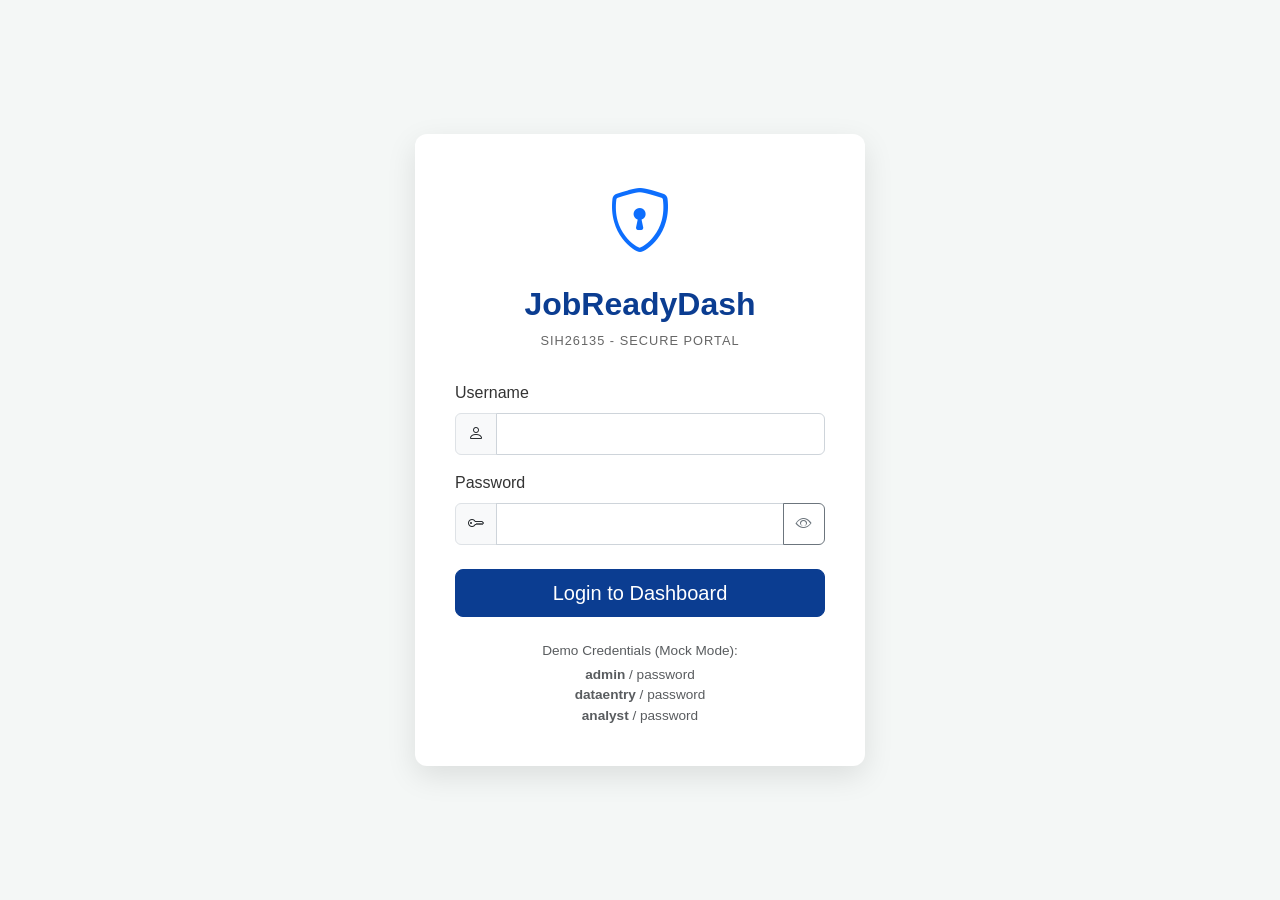
==== jobreadydash-frontend/index.html @ b508ecce "Initial commit" ====
<!DOCTYPE html>
<html lang="en">
<head>
    <meta charset="UTF-8">
    <meta name="viewport" content="width=device-width, initial-scale=1.0">
    <title>JobReadyDash - Login (SIH26135)</title>
    
    <!-- Bootstrap 5 CSS -->
    <link href="https://cdn.jsdelivr.net/npm/bootstrap@5.3.0/dist/css/bootstrap.min.css" rel="stylesheet">
    <!-- Bootstrap Icons -->
    <link href="https://cdn.jsdelivr.net/npm/bootstrap-icons@1.10.5/font/bootstrap-icons.css" rel="stylesheet">
    
    <!-- Custom CSS -->
    <link rel="stylesheet" href="css/style.css">
    <link rel="stylesheet" href="css/responsive.css">
    
    <style>
        body {
            background-color: var(--background-light);
            display: flex;
            align-items: center;
            justify-content: center;
            height: 100vh;
        }
        .login-card {
            max-width: 450px;
            width: 100%;
            border-radius: 12px;
            box-shadow: 0 10px 30px rgba(0,0,0,0.1);
            background: #fff;
            padding: 40px;
        }
        .login-header {
            text-align: center;
            margin-bottom: 30px;
        }
        .login-header h2 {
            font-weight: 700;
            color: var(--primary-color);
            margin-top: 15px;
        }
        .login-header img {
            width: 80px;
            height: auto;
        }
        .govt-tag {
            font-size: 0.8rem;
            color: var(--text-muted);
            text-transform: uppercase;
            letter-spacing: 1px;
            display: block;
            margin-top: 5px;
        }
    </style>
</head>
<body>

    <div class="login-container w-100 px-3">
        <div class="login-card mx-auto">
            <div class="login-header">
                <i class="bi bi-shield-lock text-primary" style="font-size: 4rem;"></i>
                <h2>JobReadyDash</h2>
                <span class="govt-tag">SIH26135 - Secure Portal</span>
            </div>
            
            <div id="login-error" class="alert alert-danger d-none" role="alert">
                Invalid username or password.
            </div>

            <form id="login-form">
                <div class="mb-3">
                    <label for="username" class="form-label">Username</label>
                    <div class="input-group">
                        <span class="input-group-text"><i class="bi bi-person"></i></span>
                        <input type="text" class="form-control" id="username" required>
                    </div>
                </div>
                
                <div class="mb-4">
                    <label for="password" class="form-label">Password</label>
                    <div class="input-group">
                        <span class="input-group-text"><i class="bi bi-key"></i></span>
                        <input type="password" class="form-control" id="password" required>
                        <button class="btn btn-outline-secondary" type="button" id="toggle-password">
                            <i class="bi bi-eye"></i>
                        </button>
                    </div>
                </div>

                <div class="d-grid gap-2">
                    <button type="submit" class="btn btn-primary btn-lg" id="login-btn">
                        <span>Login to Dashboard</span>
                        <div class="spinner-border spinner-border-sm text-light d-none" id="login-spinner" role="status">
                            <span class="visually-hidden">Loading...</span>
                        </div>
                    </button>
                </div>
                
                <div class="mt-4 text-center text-muted" style="font-size: 0.85rem;">
                    <p class="mb-1">Demo Credentials (Mock Mode):</p>
                    <p class="mb-0"><strong>admin</strong> / password</p>
                    <p class="mb-0"><strong>dataentry</strong> / password</p>
                    <p class="mb-0"><strong>analyst</strong> / password</p>
                </div>
            </form>
        </div>
    </div>

    <!-- Scripts -->
    <script src="js/config.js"></script>
    <script src="js/mock-data.js"></script>
    <script src="js/auth.js"></script>
    <script src="js/api.js"></script>
    
    <script>
        document.addEventListener('DOMContentLoaded', () => {
            // Redirect to dashboard if already authenticated
            if (auth.isAuthenticated()) {
                window.location.href = 'dashboard.html';
            }

            const loginForm = document.getElementById('login-form');
            const errorAlert = document.getElementById('login-error');
            const loginBtnText = document.querySelector('#login-btn span');
            const loginSpinner = document.getElementById('login-spinner');
            const togglePasswordBtn = document.getElementById('toggle-password');
            const passwordInput = document.getElementById('password');

            // Toggle Password Visibility
            togglePasswordBtn.addEventListener('click', () => {
                const type = passwordInput.getAttribute('type') === 'password' ? 'text' : 'password';
                passwordInput.setAttribute('type', type);
                togglePasswordBtn.innerHTML = type === 'password' ? '<i class="bi bi-eye"></i>' : '<i class="bi bi-eye-slash"></i>';
            });

            // Handle Login
            loginForm.addEventListener('submit', async (e) => {
                e.preventDefault();
                
                const username = document.getElementById('username').value;
                const password = passwordInput.value;
                
                // Show loading
                loginBtnText.classList.add('d-none');
                loginSpinner.classList.remove('d-none');
                document.getElementById('login-btn').disabled = true;
                errorAlert.classList.add('d-none');

                try {
                    const response = await api.login(username, password);
                    auth.processLogin(response.token, response.role, response.username);
                    window.location.href = 'dashboard.html';
                } catch (error) {
                    errorAlert.textContent = error.message || "Invalid credentials.";
                    errorAlert.classList.remove('d-none');
                } finally {
                    // Reset loading
                    loginBtnText.classList.remove('d-none');
                    loginSpinner.classList.add('d-none');
                    document.getElementById('login-btn').disabled = false;
                }
            });
        });
    </script>
</body>
</html>
---- jobreadydash-frontend/css/style.css ----
:root {
    --primary-color: #0b3d91; /* Government Navy */
    --primary-light: #4468b0;
    --secondary-color: #1976d2;
    --accent-color: #00bcd4;
    --success-color: #2e7d32;
    --warning-color: #f57f17;
    --danger-color: #c62828;
    --background-light: #f4f7f6;
    --text-main: #333333;
    --text-muted: #666666;
    --border-color: #e0e0e0;
    --sidebar-width: 250px;
}

body {
    font-family: 'Inter', 'Segoe UI', Roboto, Helvetica, Arial, sans-serif;
    background-color: var(--background-light);
    color: var(--text-main);
    overflow-x: hidden;
}

/* Typography */
h1, h2, h3, h4, h5, h6 {
    font-weight: 600;
    color: var(--primary-color);
}

/* Custom Card Styling */
.card {
    border: none;
    border-radius: 8px;
    box-shadow: 0 4px 6px rgba(0, 0, 0, 0.05);
    margin-bottom: 24px;
    transition: transform 0.2s ease-in-out, box-shadow 0.2s ease-in-out;
}

.card:hover {
    box-shadow: 0 6px 12px rgba(0, 0, 0, 0.08);
}

.card-header {
    background-color: #ffffff;
    border-bottom: 1px solid var(--border-color);
    font-weight: 600;
    color: var(--primary-color);
    padding: 16px 20px;
    border-top-left-radius: 8px !important;
    border-top-right-radius: 8px !important;
}

/* Buttons */
.btn-primary {
    background-color: var(--primary-color);
    border-color: var(--primary-color);
}

.btn-primary:hover {
    background-color: var(--primary-light);
    border-color: var(--primary-light);
}

.btn-outline-primary {
    color: var(--primary-color);
    border-color: var(--primary-color);
}

.btn-outline-primary:hover {
    background-color: var(--primary-color);
    color: white;
}

/* Badges */
.badge {
    padding: 0.5em 0.75em;
    font-weight: 500;
}

.badge-employed { background-color: var(--success-color); color: white; }
.badge-self-employed { background-color: var(--accent-color); color: white; }
.badge-unemployed { background-color: var(--danger-color); color: white; }
.badge-training { background-color: var(--warning-color); color: white; }

/* Custom Forms */
.form-control, .form-select {
    border-radius: 6px;
    border: 1px solid #ced4da;
    padding: 0.5rem 0.75rem;
}

.form-control:focus, .form-select:focus {
    border-color: var(--primary-light);
    box-shadow: 0 0 0 0.25rem rgba(11, 61, 145, 0.25);
}

/* Toast Notifications */
.toast-container {
    z-index: 1055;
}

/* Loading Overlay */
.loading-overlay {
    position: fixed;
    top: 0;
    left: 0;
    width: 100%;
    height: 100%;
    background-color: rgba(255, 255, 255, 0.8);
    display: flex;
    justify-content: center;
    align-items: center;
    z-index: 9999;
}

.d-none {
    display: none !important;
}
---- jobreadydash-frontend/css/responsive.css ----
/* Responsive adjustments */

@media (max-width: 991.98px) {
    .kpi-card {
        margin-bottom: 20px;
    }
}

@media (max-width: 768px) {
    /* Collapse sidebar on mobile */
    #sidebar {
        margin-left: calc(-1 * var(--sidebar-width));
        position: fixed;
        height: 100vh;
        overflow-y: auto;
    }
    
    #sidebar.active {
        margin-left: 0;
    }
    
    /* Show mobile toggle */
    #sidebarCollapse {
        display: inline-block !important;
    }
    
    .top-navbar {
        padding: 15px;
    }
    
    .navbar-brand {
        font-size: 1.2rem;
    }
    
    .user-profile {
        gap: 10px;
    }
    
    .user-role-badge {
        display: none; /* Hide role badge on small screens to save space */
    }
    
    /* Login Page */
    .login-container {
        margin-top: 20px !important;
        padding: 15px;
    }
    
    /* Charts */
    .chart-container {
        height: 250px;
    }
}

@media (max-width: 575.98px) {
    .table-responsive {
        border: 0;
    }
    
    /* For smaller screens, could implement card-based table view, 
       but standard horizontal scroll is usually preferred for data tables */
    
    .modal-dialog {
        margin: 0.5rem;
    }
    
    .kpi-info h2 {
        font-size: 1.5rem;
    }
    
    .kpi-icon {
        width: 45px;
        height: 45px;
        font-size: 20px;
    }
}
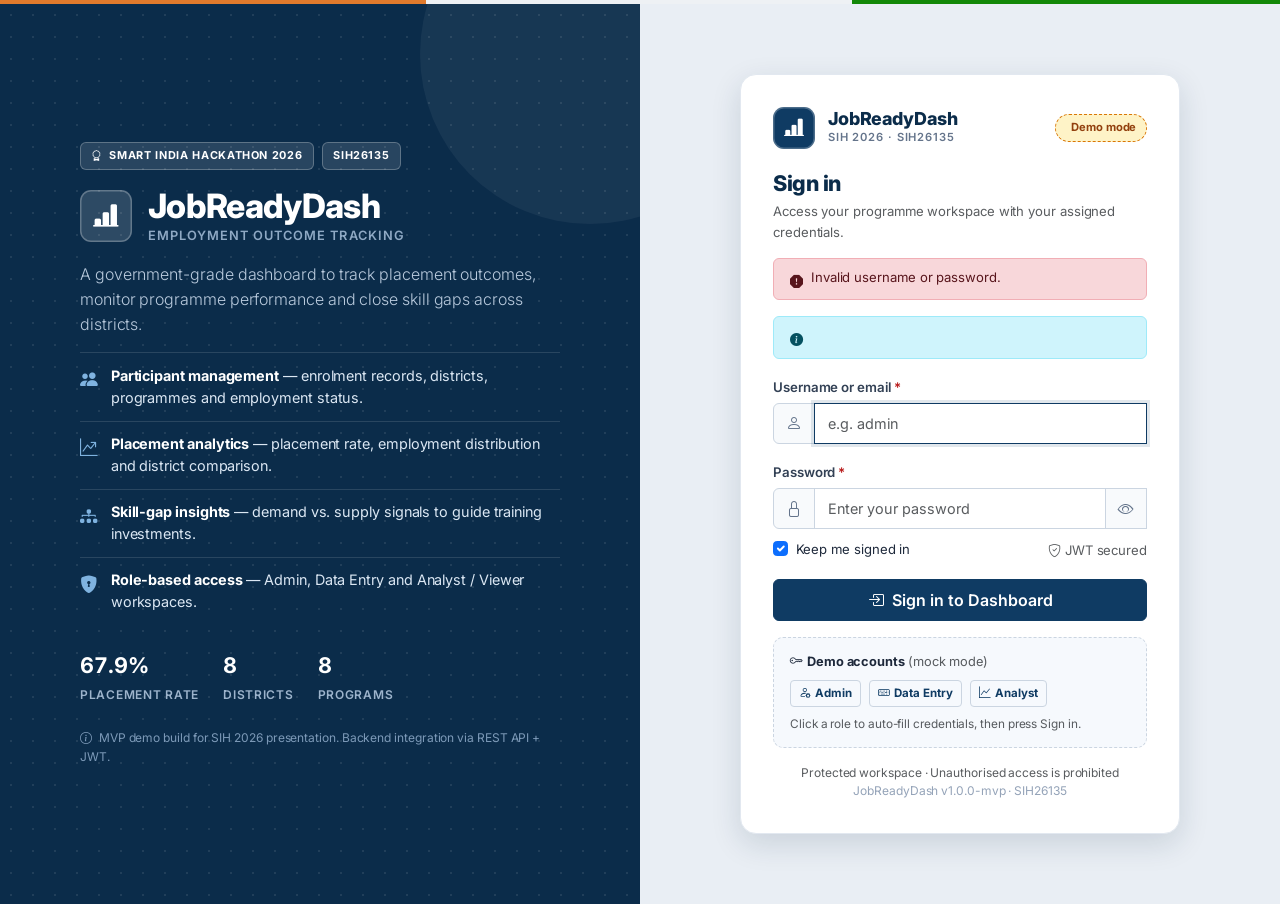
==== commit e87d8bed: "Update frontend" ====
--- a/jobreadydash-frontend/index.html
+++ b/jobreadydash-frontend/index.html
@@ -1,166 +1,268 @@
 <!DOCTYPE html>
 <html lang="en">
 <head>
-    <meta charset="UTF-8">
-    <meta name="viewport" content="width=device-width, initial-scale=1.0">
-    <title>JobReadyDash - Login (SIH26135)</title>
-    
-    <!-- Bootstrap 5 CSS -->
-    <link href="https://cdn.jsdelivr.net/npm/bootstrap@5.3.0/dist/css/bootstrap.min.css" rel="stylesheet">
-    <!-- Bootstrap Icons -->
-    <link href="https://cdn.jsdelivr.net/npm/bootstrap-icons@1.10.5/font/bootstrap-icons.css" rel="stylesheet">
-    
-    <!-- Custom CSS -->
-    <link rel="stylesheet" href="css/style.css">
-    <link rel="stylesheet" href="css/responsive.css">
-    
-    <style>
-        body {
-            background-color: var(--background-light);
-            display: flex;
-            align-items: center;
-            justify-content: center;
-            height: 100vh;
-        }
-        .login-card {
-            max-width: 450px;
-            width: 100%;
-            border-radius: 12px;
-            box-shadow: 0 10px 30px rgba(0,0,0,0.1);
-            background: #fff;
-            padding: 40px;
-        }
-        .login-header {
-            text-align: center;
-            margin-bottom: 30px;
-        }
-        .login-header h2 {
-            font-weight: 700;
-            color: var(--primary-color);
-            margin-top: 15px;
-        }
-        .login-header img {
-            width: 80px;
-            height: auto;
-        }
-        .govt-tag {
-            font-size: 0.8rem;
-            color: var(--text-muted);
-            text-transform: uppercase;
-            letter-spacing: 1px;
-            display: block;
-            margin-top: 5px;
-        }
-    </style>
+  <meta charset="UTF-8" />
+  <meta name="viewport" content="width=device-width, initial-scale=1" />
+  <title>JobReadyDash — Sign In | SIH26135</title>
+  <meta name="description" content="JobReadyDash — Employment outcome tracking dashboard for skilling programs. Smart India Hackathon 2026 (SIH26135)." />
+  <link rel="icon" href="data:image/svg+xml,%3Csvg xmlns='http://www.w3.org/2000/svg' viewBox='0 0 32 32'%3E%3Crect width='32' height='32' rx='7' fill='%230F3B63'/%3E%3Cpath d='M9 20l4-6 3 4 3-5 4 7z' fill='none' stroke='white' stroke-width='2.2' stroke-linejoin='round' stroke-linecap='round'/%3E%3C/svg%3E" />
+  <!-- Bootstrap 5 + Icons (only CSS framework allowed) -->
+  <link href="https://cdn.jsdelivr.net/npm/bootstrap@5.3.3/dist/css/bootstrap.min.css" rel="stylesheet" />
+  <link href="https://cdn.jsdelivr.net/npm/bootstrap-icons@1.11.3/font/bootstrap-icons.min.css" rel="stylesheet" />
+  <link rel="preconnect" href="https://fonts.googleapis.com" />
+  <link href="https://fonts.googleapis.com/css2?family=Inter:wght@400;500;600;700;800&display=swap" rel="stylesheet" />
+  <link rel="stylesheet" href="css/style.css" />
+  <link rel="stylesheet" href="css/responsive.css" />
 </head>
 <body>
-
-    <div class="login-container w-100 px-3">
-        <div class="login-card mx-auto">
-            <div class="login-header">
-                <i class="bi bi-shield-lock text-primary" style="font-size: 4rem;"></i>
-                <h2>JobReadyDash</h2>
-                <span class="govt-tag">SIH26135 - Secure Portal</span>
-            </div>
-            
-            <div id="login-error" class="alert alert-danger d-none" role="alert">
-                Invalid username or password.
-            </div>
-
-            <form id="login-form">
-                <div class="mb-3">
-                    <label for="username" class="form-label">Username</label>
-                    <div class="input-group">
-                        <span class="input-group-text"><i class="bi bi-person"></i></span>
-                        <input type="text" class="form-control" id="username" required>
-                    </div>
-                </div>
-                
-                <div class="mb-4">
-                    <label for="password" class="form-label">Password</label>
-                    <div class="input-group">
-                        <span class="input-group-text"><i class="bi bi-key"></i></span>
-                        <input type="password" class="form-control" id="password" required>
-                        <button class="btn btn-outline-secondary" type="button" id="toggle-password">
-                            <i class="bi bi-eye"></i>
-                        </button>
-                    </div>
-                </div>
-
-                <div class="d-grid gap-2">
-                    <button type="submit" class="btn btn-primary btn-lg" id="login-btn">
-                        <span>Login to Dashboard</span>
-                        <div class="spinner-border spinner-border-sm text-light d-none" id="login-spinner" role="status">
-                            <span class="visually-hidden">Loading...</span>
-                        </div>
-                    </button>
-                </div>
-                
-                <div class="mt-4 text-center text-muted" style="font-size: 0.85rem;">
-                    <p class="mb-1">Demo Credentials (Mock Mode):</p>
-                    <p class="mb-0"><strong>admin</strong> / password</p>
-                    <p class="mb-0"><strong>dataentry</strong> / password</p>
-                    <p class="mb-0"><strong>analyst</strong> / password</p>
-                </div>
-            </form>
+  <div class="tricolor-bar"></div>
+
+  <div class="login-page">
+    <div class="login-split">
+      <!-- ── Left: branding panel ─────────────────────────────── -->
+      <div class="login-brand">
+        <div class="login-brand-inner">
+          <div class="d-flex align-items-center gap-2 mb-3 flex-wrap">
+            <span class="gov-badge" style="background:rgba(255,255,255,.12);color:#fff;border-color:rgba(255,255,255,.25)">
+              <i class="bi bi-award"></i> Smart India Hackathon 2026
+            </span>
+            <span class="gov-badge" style="background:rgba(255,255,255,.12);color:#fff;border-color:rgba(255,255,255,.25)">SIH26135</span>
+          </div>
+          <div class="d-flex align-items-center gap-3 mb-3">
+            <span class="brand-mark light" style="width:52px;height:52px;font-size:1.6rem"><i class="bi bi-bar-chart-line-fill"></i></span>
+            <div>
+              <h1 class="mb-0">JobReadyDash</h1>
+              <p class="mb-0" style="color:#8fa9c4;font-size:.8rem;font-weight:600;letter-spacing:.08em;text-transform:uppercase">Employment Outcome Tracking</p>
+            </div>
+          </div>
+          <p class="lead">A government-grade dashboard to track placement outcomes, monitor programme performance and close skill gaps across districts.</p>
+
+          <div class="mt-3">
+            <div class="login-feature"><i class="bi bi-people-fill"></i><span><strong style="color:#fff">Participant management</strong> — enrolment records, districts, programmes and employment status.</span></div>
+            <div class="login-feature"><i class="bi bi-graph-up-arrow"></i><span><strong style="color:#fff">Placement analytics</strong> — placement rate, employment distribution and district comparison.</span></div>
+            <div class="login-feature"><i class="bi bi-diagram-3-fill"></i><span><strong style="color:#fff">Skill-gap insights</strong> — demand vs. supply signals to guide training investments.</span></div>
+            <div class="login-feature"><i class="bi bi-shield-lock-fill"></i><span><strong style="color:#fff">Role-based access</strong> — Admin, Data Entry and Analyst / Viewer workspaces.</span></div>
+          </div>
+
+          <div class="login-stats">
+            <div class="stat"><b>67.9%</b><span>Placement rate</span></div>
+            <div class="stat"><b>8</b><span>Districts</span></div>
+            <div class="stat"><b>8</b><span>Programs</span></div>
+          </div>
+
+          <p class="mt-4 mb-0" style="font-size:.75rem;color:#7d9ab8">
+            <i class="bi bi-info-circle me-1"></i> MVP demo build for SIH 2026 presentation. Backend integration via REST API + JWT.
+          </p>
         </div>
+      </div>
+
+      <!-- ── Right: login form ────────────────────────────────── -->
+      <div class="login-form-wrap">
+        <div class="login-card">
+          <div class="brand-row">
+            <span class="brand-mark"><i class="bi bi-bar-chart-line-fill"></i></span>
+            <div>
+              <div class="brand-name">JobReadyDash</div>
+              <div class="brand-sub">SIH 2026 · SIH26135</div>
+            </div>
+            <span id="loginDemoBadge" class="demo-badge ms-auto" title="Running with sample data. Set USE_MOCK_DATA=false in js/config.js to use the real backend.">
+              <i class="bi bi-flask"></i> Demo mode
+            </span>
+          </div>
+
+          <h2 style="font-size:1.35rem;font-weight:800" class="mb-1">Sign in</h2>
+          <p class="text-muted small mb-3">Access your programme workspace with your assigned credentials.</p>
+
+          <div id="loginAlert" class="alert alert-danger d-flex align-items-start gap-2 py-2 small login-error" role="alert">
+            <i class="bi bi-exclamation-octagon-fill mt-1"></i>
+            <span id="loginAlertMsg">Invalid username or password.</span>
+          </div>
+          <div id="loginInfo" class="alert alert-info d-flex align-items-start gap-2 py-2 small" style="display:none" role="status">
+            <i class="bi bi-info-circle-fill mt-1"></i>
+            <span id="loginInfoMsg"></span>
+          </div>
+
+          <form id="loginForm" novalidate>
+            <div class="mb-3">
+              <label for="loginUsername" class="form-label">Username or email <span class="required">*</span></label>
+              <div class="input-group">
+                <span class="input-group-text"><i class="bi bi-person"></i></span>
+                <input type="text" class="form-control" id="loginUsername" name="username"
+                       placeholder="e.g. admin" autocomplete="username" required minlength="3" />
+                <div class="invalid-feedback">Please enter your username (min. 3 characters).</div>
+              </div>
+            </div>
+
+            <div class="mb-2">
+              <label for="loginPassword" class="form-label">Password <span class="required">*</span></label>
+              <div class="input-group">
+                <span class="input-group-text"><i class="bi bi-lock"></i></span>
+                <input type="password" class="form-control" id="loginPassword" name="password"
+                       placeholder="Enter your password" autocomplete="current-password" required minlength="4" />
+                <span class="input-group-text password-toggle" id="passwordToggle" title="Show / hide password" role="button" tabindex="0">
+                  <i class="bi bi-eye" id="passwordToggleIcon"></i>
+                </span>
+                <div class="invalid-feedback">Please enter your password (min. 4 characters).</div>
+              </div>
+            </div>
+
+            <div class="d-flex align-items-center justify-content-between mb-3">
+              <div class="form-check">
+                <input class="form-check-input" type="checkbox" id="rememberMe" checked />
+                <label class="form-check-label small" for="rememberMe">Keep me signed in</label>
+              </div>
+              <span class="small text-muted"><i class="bi bi-shield-check me-1"></i>JWT secured</span>
+            </div>
+
+            <button type="submit" class="btn btn-primary w-100 py-2" id="loginBtn">
+              <span id="loginBtnLabel"><i class="bi bi-box-arrow-in-right me-1"></i> Sign in to Dashboard</span>
+              <span id="loginBtnSpinner" style="display:none"><span class="spinner-border" role="status" aria-hidden="true"></span> Signing in…</span>
+            </button>
+          </form>
+
+          <div class="demo-creds mt-3">
+            <div class="d-flex align-items-center justify-content-between mb-2">
+              <strong><i class="bi bi-key me-1"></i>Demo accounts <span class="text-muted fw-normal">(mock mode)</span></strong>
+            </div>
+            <div class="d-flex flex-wrap gap-2">
+              <button type="button" class="btn btn-sm btn-outline-primary" data-demo-user="admin" data-demo-pass="admin123">
+                <i class="bi bi-person-gear me-1"></i>Admin
+              </button>
+              <button type="button" class="btn btn-sm btn-outline-primary" data-demo-user="dataentry" data-demo-pass="data123">
+                <i class="bi bi-keyboard me-1"></i>Data Entry
+              </button>
+              <button type="button" class="btn btn-sm btn-outline-primary" data-demo-user="analyst" data-demo-pass="analyst123">
+                <i class="bi bi-graph-up me-1"></i>Analyst
+              </button>
+            </div>
+            <div class="text-muted mt-2" style="font-size:.74rem">Click a role to auto-fill credentials, then press Sign in.</div>
+          </div>
+
+          <p class="text-center text-muted mt-3 mb-0" style="font-size:.75rem">
+            Protected workspace · Unauthorised access is prohibited<br />
+            <span style="color:#94a3b8">JobReadyDash v1.0.0-mvp · SIH26135</span>
+          </p>
+        </div>
+      </div>
     </div>
-
-    <!-- Scripts -->
-    <script src="js/config.js"></script>
-    <script src="js/mock-data.js"></script>
-    <script src="js/auth.js"></script>
-    <script src="js/api.js"></script>
-    
-    <script>
-        document.addEventListener('DOMContentLoaded', () => {
-            // Redirect to dashboard if already authenticated
-            if (auth.isAuthenticated()) {
-                window.location.href = 'dashboard.html';
-            }
-
-            const loginForm = document.getElementById('login-form');
-            const errorAlert = document.getElementById('login-error');
-            const loginBtnText = document.querySelector('#login-btn span');
-            const loginSpinner = document.getElementById('login-spinner');
-            const togglePasswordBtn = document.getElementById('toggle-password');
-            const passwordInput = document.getElementById('password');
-
-            // Toggle Password Visibility
-            togglePasswordBtn.addEventListener('click', () => {
-                const type = passwordInput.getAttribute('type') === 'password' ? 'text' : 'password';
-                passwordInput.setAttribute('type', type);
-                togglePasswordBtn.innerHTML = type === 'password' ? '<i class="bi bi-eye"></i>' : '<i class="bi bi-eye-slash"></i>';
-            });
-
-            // Handle Login
-            loginForm.addEventListener('submit', async (e) => {
-                e.preventDefault();
-                
-                const username = document.getElementById('username').value;
-                const password = passwordInput.value;
-                
-                // Show loading
-                loginBtnText.classList.add('d-none');
-                loginSpinner.classList.remove('d-none');
-                document.getElementById('login-btn').disabled = true;
-                errorAlert.classList.add('d-none');
-
-                try {
-                    const response = await api.login(username, password);
-                    auth.processLogin(response.token, response.role, response.username);
-                    window.location.href = 'dashboard.html';
-                } catch (error) {
-                    errorAlert.textContent = error.message || "Invalid credentials.";
-                    errorAlert.classList.remove('d-none');
-                } finally {
-                    // Reset loading
-                    loginBtnText.classList.remove('d-none');
-                    loginSpinner.classList.add('d-none');
-                    document.getElementById('login-btn').disabled = false;
-                }
-            });
+  </div>
+
+  <div id="toastContainer" class="toast-container position-fixed top-0 end-0 p-3"></div>
+
+  <script src="https://cdn.jsdelivr.net/npm/bootstrap@5.3.3/dist/js/bootstrap.bundle.min.js"></script>
+  <script src="js/config.js"></script>
+  <script src="js/mock-data.js"></script>
+  <script src="js/api.js"></script>
+  <script src="js/auth.js"></script>
+  <script>
+    /**
+     * Login page controller.
+     * Backend: POST {API_BASE_URL}/api/auth/login  { username, password }
+     * Stores JWT + role, then redirects to dashboard.html.
+     */
+    (function () {
+      'use strict';
+
+      document.addEventListener('DOMContentLoaded', () => {
+        const params = new URLSearchParams(window.location.search);
+        const form = document.getElementById('loginForm');
+        const userInput = document.getElementById('loginUsername');
+        const passInput = document.getElementById('loginPassword');
+        const loginBtn = document.getElementById('loginBtn');
+        const btnLabel = document.getElementById('loginBtnLabel');
+        const btnSpinner = document.getElementById('loginBtnSpinner');
+        const alertBox = document.getElementById('loginAlert');
+        const alertMsg = document.getElementById('loginAlertMsg');
+        const infoBox = document.getElementById('loginInfo');
+        const infoMsg = document.getElementById('loginInfoMsg');
+
+        // Demo badge visibility follows config
+        if (!window.APP_CONFIG.USE_MOCK_DATA) {
+          document.getElementById('loginDemoBadge').style.display = 'none';
+        }
+
+        // Already signed in -> go to dashboard
+        if (window.Auth.isAuthenticated() && !params.get('expired')) {
+          window.location.href = 'dashboard.html';
+          return;
+        }
+
+        // Query flags
+        if (params.get('expired') === '1') {
+          infoBox.style.display = '';
+          infoMsg.textContent = 'Your session expired. Please sign in again.';
+        } else if (params.get('logged_out') === '1') {
+          infoBox.style.display = '';
+          infoMsg.textContent = 'You have been signed out securely.';
+        }
+
+        // Show / hide password
+        const toggle = document.getElementById('passwordToggle');
+        const toggleIcon = document.getElementById('passwordToggleIcon');
+        const flipPassword = () => {
+          const show = passInput.type === 'password';
+          passInput.type = show ? 'text' : 'password';
+          toggleIcon.className = show ? 'bi bi-eye-slash' : 'bi bi-eye';
+        };
+        toggle.addEventListener('click', flipPassword);
+        toggle.addEventListener('keydown', e => { if (e.key === 'Enter' || e.key === ' ') { e.preventDefault(); flipPassword(); } });
+
+        // Demo quick-fill
+        document.querySelectorAll('[data-demo-user]').forEach(btn => {
+          btn.addEventListener('click', () => {
+            userInput.value = btn.getAttribute('data-demo-user');
+            passInput.value = btn.getAttribute('data-demo-pass');
+            hideError();
+            form.classList.remove('was-validated');
+            window.UI.toast('Demo credentials filled for ' + btn.textContent.trim() + '.', 'info');
+            loginBtn.focus();
+          });
         });
-    </script>
+
+        function showError(msg) {
+          alertMsg.textContent = msg;
+          alertBox.classList.add('show');
+        }
+        function hideError() {
+          alertBox.classList.remove('show');
+        }
+        [userInput, passInput].forEach(el => el.addEventListener('input', hideError));
+
+        function setLoading(loading) {
+          loginBtn.disabled = loading;
+          btnLabel.style.display = loading ? 'none' : '';
+          btnSpinner.style.display = loading ? '' : 'none';
+        }
+
+        // Submit -> api.login() (mock or real depending on config)
+        form.addEventListener('submit', async e => {
+          e.preventDefault();
+          hideError();
+          form.classList.add('was-validated');
+          if (!form.checkValidity()) return;
+
+          const username = userInput.value.trim();
+          const password = passInput.value;
+          setLoading(true);
+
+          try {
+            const session = await window.api.login(username, password);
+            if (!session || !session.token) throw new Error('Login failed: no token received.');
+            window.Auth.saveSession(session);
+            window.UI.toast('Welcome back, ' + (session.username || username) + '!', 'success');
+            setTimeout(() => { window.location.href = 'dashboard.html'; }, 450);
+          } catch (err) {
+            console.error(err);
+            showError(err.message || 'Invalid username or password.');
+            passInput.select();
+          } finally {
+            setLoading(false);
+          }
+        });
+
+        userInput.focus();
+      });
+    })();
+  </script>
 </body>
 </html>
--- a/jobreadydash-frontend/css/style.css
+++ b/jobreadydash-frontend/css/style.css
@@ -1,117 +1,257 @@
+/**
+ * JobReadyDash (SIH26135) — Global Styles
+ * Government-grade, data-focused design system.
+ */
+
 :root {
-    --primary-color: #0b3d91; /* Government Navy */
-    --primary-light: #4468b0;
-    --secondary-color: #1976d2;
-    --accent-color: #00bcd4;
-    --success-color: #2e7d32;
-    --warning-color: #f57f17;
-    --danger-color: #c62828;
-    --background-light: #f4f7f6;
-    --text-main: #333333;
-    --text-muted: #666666;
-    --border-color: #e0e0e0;
-    --sidebar-width: 250px;
-}
+  --jrd-primary: #0f3b63;
+  --jrd-primary-dark: #0b2c4a;
+  --jrd-primary-darker: #081f36;
+  --jrd-primary-light: #e8eff7;
+  --jrd-link: #145da0;
+  --jrd-accent: #b45309;
+  --jrd-accent-soft: #fef3c7;
+  --jrd-bg: #eef2f7;
+  --jrd-card: #ffffff;
+  --jrd-text: #1e293b;
+  --jrd-muted: #64748b;
+  --jrd-faint: #94a3b8;
+  --jrd-border: #e2e8f0;
+  --jrd-border-dark: #cbd5e1;
+  --jrd-success: #15803d;
+  --jrd-success-bg: #dcfce7;
+  --jrd-warning: #b45309;
+  --jrd-warning-bg: #fef3c7;
+  --jrd-danger: #b91c1c;
+  --jrd-danger-bg: #fee2e2;
+  --jrd-info: #1d4ed8;
+  --jrd-radius: 12px;
+  --jrd-radius-sm: 8px;
+  --jrd-shadow: 0 1px 3px rgba(11, 44, 74, 0.08), 0 4px 14px rgba(11, 44, 74, 0.06);
+  --jrd-shadow-lg: 0 10px 30px rgba(11, 44, 74, 0.14);
+  --jrd-sidebar-w: 264px;
+  --jrd-topbar-h: 68px;
+}
+
+* { -webkit-tap-highlight-color: transparent; }
+
+html { scroll-behavior: smooth; }
 
 body {
-    font-family: 'Inter', 'Segoe UI', Roboto, Helvetica, Arial, sans-serif;
-    background-color: var(--background-light);
-    color: var(--text-main);
-    overflow-x: hidden;
-}
-
-/* Typography */
-h1, h2, h3, h4, h5, h6 {
-    font-weight: 600;
-    color: var(--primary-color);
-}
-
-/* Custom Card Styling */
-.card {
-    border: none;
-    border-radius: 8px;
-    box-shadow: 0 4px 6px rgba(0, 0, 0, 0.05);
-    margin-bottom: 24px;
-    transition: transform 0.2s ease-in-out, box-shadow 0.2s ease-in-out;
-}
-
-.card:hover {
-    box-shadow: 0 6px 12px rgba(0, 0, 0, 0.08);
-}
-
-.card-header {
-    background-color: #ffffff;
-    border-bottom: 1px solid var(--border-color);
-    font-weight: 600;
-    color: var(--primary-color);
-    padding: 16px 20px;
-    border-top-left-radius: 8px !important;
-    border-top-right-radius: 8px !important;
-}
-
-/* Buttons */
+  font-family: "Inter", "Noto Sans", -apple-system, BlinkMacSystemFont, "Segoe UI", Roboto, sans-serif;
+  background: var(--jrd-bg);
+  color: var(--jrd-text);
+  font-size: 0.9375rem;
+  line-height: 1.55;
+  letter-spacing: -0.005em;
+}
+
+h1, h2, h3, h4, h5, h6 { letter-spacing: -0.02em; color: var(--jrd-primary-dark); }
+.text-muted-jrd { color: var(--jrd-muted) !important; }
+
+/* ── Govt tricolor strip ─────────────────────────────────────── */
+.tricolor-bar {
+  height: 4px;
+  background: linear-gradient(to right, #e07a2c 0 33.3%, #eef1f4 33.3% 66.6%, #138808 66.6% 100%);
+  position: sticky; top: 0; z-index: 1060;
+}
+
+/* ── Brand ───────────────────────────────────────────────────── */
+.brand-mark {
+  width: 42px; height: 42px; border-radius: 11px;
+  background: var(--jrd-primary);
+  color: #fff; display: inline-flex; align-items: center; justify-content: center;
+  font-size: 1.25rem; flex-shrink: 0;
+  box-shadow: inset 0 0 0 1.5px rgba(255,255,255,0.25);
+}
+.brand-mark.light { background: rgba(255,255,255,0.14); }
+.brand-name { font-weight: 800; font-size: 1.12rem; line-height: 1.1; color: var(--jrd-primary-dark); }
+.brand-sub { font-size: 0.7rem; font-weight: 600; letter-spacing: 0.08em; text-transform: uppercase; color: var(--jrd-muted); }
+
+/* ── Buttons ─────────────────────────────────────────────────── */
 .btn-primary {
-    background-color: var(--primary-color);
-    border-color: var(--primary-color);
-}
-
-.btn-primary:hover {
-    background-color: var(--primary-light);
-    border-color: var(--primary-light);
-}
-
+  --bs-btn-bg: var(--jrd-primary);
+  --bs-btn-border-color: var(--jrd-primary);
+  --bs-btn-hover-bg: var(--jrd-primary-dark);
+  --bs-btn-hover-border-color: var(--jrd-primary-dark);
+  --bs-btn-active-bg: var(--jrd-primary-darker);
+  --bs-btn-active-border-color: var(--jrd-primary-darker);
+  --bs-btn-disabled-bg: #94a3b8;
+  --bs-btn-disabled-border-color: #94a3b8;
+  font-weight: 600;
+}
 .btn-outline-primary {
-    color: var(--primary-color);
-    border-color: var(--primary-color);
-}
-
-.btn-outline-primary:hover {
-    background-color: var(--primary-color);
-    color: white;
-}
-
-/* Badges */
-.badge {
-    padding: 0.5em 0.75em;
-    font-weight: 500;
-}
-
-.badge-employed { background-color: var(--success-color); color: white; }
-.badge-self-employed { background-color: var(--accent-color); color: white; }
-.badge-unemployed { background-color: var(--danger-color); color: white; }
-.badge-training { background-color: var(--warning-color); color: white; }
-
-/* Custom Forms */
-.form-control, .form-select {
-    border-radius: 6px;
-    border: 1px solid #ced4da;
-    padding: 0.5rem 0.75rem;
-}
-
-.form-control:focus, .form-select:focus {
-    border-color: var(--primary-light);
-    box-shadow: 0 0 0 0.25rem rgba(11, 61, 145, 0.25);
-}
-
-/* Toast Notifications */
-.toast-container {
-    z-index: 1055;
-}
-
-/* Loading Overlay */
-.loading-overlay {
-    position: fixed;
-    top: 0;
-    left: 0;
-    width: 100%;
-    height: 100%;
-    background-color: rgba(255, 255, 255, 0.8);
-    display: flex;
-    justify-content: center;
-    align-items: center;
-    z-index: 9999;
-}
-
-.d-none {
-    display: none !important;
-}
+  --bs-btn-color: var(--jrd-primary);
+  --bs-btn-border-color: var(--jrd-border-dark);
+  --bs-btn-hover-bg: var(--jrd-primary);
+  --bs-btn-hover-border-color: var(--jrd-primary);
+  font-weight: 600;
+}
+.btn-accent { background: var(--jrd-accent); border-color: var(--jrd-accent); color: #fff; font-weight: 600; }
+.btn-accent:hover { background: #92400e; border-color: #92400e; color: #fff; }
+.btn .spinner-border { width: 1rem; height: 1rem; border-width: 0.15em; }
+
+/* ── Cards ───────────────────────────────────────────────────── */
+.jrd-card {
+  background: var(--jrd-card);
+  border: 1px solid var(--jrd-border);
+  border-radius: var(--jrd-radius);
+  box-shadow: var(--jrd-shadow);
+}
+.jrd-card-header {
+  padding: 1rem 1.25rem;
+  border-bottom: 1px solid var(--jrd-border);
+  display: flex; align-items: center; justify-content: space-between; gap: 1rem;
+}
+.jrd-card-title { font-size: 1rem; font-weight: 700; margin: 0; }
+.jrd-card-subtitle { font-size: 0.8rem; color: var(--jrd-muted); margin: 0.15rem 0 0; }
+.jrd-card-body { padding: 1.25rem; }
+
+/* ── KPI cards ───────────────────────────────────────────────── */
+.kpi-card {
+  background: var(--jrd-card);
+  border: 1px solid var(--jrd-border);
+  border-radius: var(--jrd-radius);
+  box-shadow: var(--jrd-shadow);
+  padding: 1.15rem 1.2rem;
+  display: flex; gap: 1rem; align-items: flex-start;
+  position: relative; overflow: hidden;
+  transition: transform 0.15s ease, box-shadow 0.15s ease;
+}
+.kpi-card:hover { transform: translateY(-2px); box-shadow: var(--jrd-shadow-lg); }
+.kpi-card::before {
+  content: ""; position: absolute; left: 0; top: 0; bottom: 0; width: 4px;
+  background: var(--kpi-accent, var(--jrd-primary));
+}
+.kpi-icon {
+  width: 46px; height: 46px; border-radius: 12px; flex-shrink: 0;
+  display: inline-flex; align-items: center; justify-content: center;
+  font-size: 1.3rem; color: #fff; background: var(--kpi-accent, var(--jrd-primary));
+}
+.kpi-label { font-size: 0.76rem; font-weight: 700; text-transform: uppercase; letter-spacing: 0.06em; color: var(--jrd-muted); margin: 0; }
+.kpi-value { font-size: 1.75rem; font-weight: 800; line-height: 1.15; margin: 0.1rem 0; color: var(--jrd-primary-dark); font-variant-numeric: tabular-nums; }
+.kpi-foot { font-size: 0.78rem; color: var(--jrd-muted); display: flex; align-items: center; gap: 0.4rem; flex-wrap: wrap; }
+.delta-pill { font-size: 0.72rem; font-weight: 700; padding: 0.1rem 0.5rem; border-radius: 999px; display: inline-flex; align-items: center; gap: 0.25rem; }
+.delta-up { background: var(--jrd-success-bg); color: var(--jrd-success); }
+.delta-down { background: var(--jrd-danger-bg); color: var(--jrd-danger); }
+.delta-flat { background: #f1f5f9; color: var(--jrd-muted); }
+
+/* ── Tables ──────────────────────────────────────────────────── */
+.jrd-table-wrap { border: 1px solid var(--jrd-border); border-radius: var(--jrd-radius); overflow: hidden; background: #fff; box-shadow: var(--jrd-shadow); }
+.table-jrd { margin: 0; font-size: 0.875rem; }
+.table-jrd thead th {
+  background: #f4f6fa; color: #475569;
+  font-size: 0.7rem; font-weight: 700; text-transform: uppercase; letter-spacing: 0.07em;
+  padding: 0.8rem 1rem; border-bottom: 1px solid var(--jrd-border); white-space: nowrap;
+}
+.table-jrd thead th.sortable { cursor: pointer; user-select: none; }
+.table-jrd thead th.sortable:hover { color: var(--jrd-primary); }
+.table-jrd tbody td { padding: 0.8rem 1rem; vertical-align: middle; border-bottom: 1px solid #f1f5f9; }
+.table-jrd tbody tr:last-child td { border-bottom: 0; }
+.table-jrd tbody tr:hover { background: #f8fafc; }
+.table-jrd .id-cell { font-weight: 700; color: var(--jrd-primary); font-variant-numeric: tabular-nums; white-space: nowrap; }
+.table-avatar { width: 32px; height: 32px; border-radius: 50%; background: var(--jrd-primary-light); color: var(--jrd-primary); font-weight: 700; font-size: 0.72rem; display: inline-flex; align-items: center; justify-content: center; flex-shrink: 0; }
+
+.status-badge { font-size: 0.73rem; font-weight: 600; padding: 0.3rem 0.65rem; border-radius: 999px; white-space: nowrap; display: inline-flex; align-items: center; gap: 0.35rem; }
+.action-btns { display: flex; gap: 0.35rem; }
+.btn-icon { width: 32px; height: 32px; padding: 0; display: inline-flex; align-items: center; justify-content: center; border-radius: 8px; border: 1px solid var(--jrd-border); background: #fff; color: var(--jrd-muted); transition: all 0.12s ease; }
+.btn-icon:hover { border-color: var(--jrd-primary); color: var(--jrd-primary); background: var(--jrd-primary-light); }
+.btn-icon.danger:hover { border-color: var(--jrd-danger); color: var(--jrd-danger); background: var(--jrd-danger-bg); }
+
+/* ── Forms ───────────────────────────────────────────────────── */
+.form-label { font-weight: 600; font-size: 0.83rem; color: #334155; margin-bottom: 0.35rem; }
+.form-label .required { color: var(--jrd-danger); }
+.form-control, .form-select { border-color: var(--jrd-border-dark); font-size: 0.9rem; border-radius: 8px; padding: 0.55rem 0.8rem; }
+.form-control:focus, .form-select:focus { border-color: var(--jrd-primary); box-shadow: 0 0 0 3px rgba(15, 59, 99, 0.12); }
+.form-control.is-invalid, .form-select.is-invalid { border-color: var(--jrd-danger); }
+.invalid-feedback { font-size: 0.78rem; }
+.input-group-text { background: #f8fafc; border-color: var(--jrd-border-dark); color: var(--jrd-muted); }
+.toolbar { background: #fff; border: 1px solid var(--jrd-border); border-radius: var(--jrd-radius); box-shadow: var(--jrd-shadow); padding: 1rem; }
+
+/* ── Badges / chips ──────────────────────────────────────────── */
+.gov-badge { font-size: 0.68rem; font-weight: 700; letter-spacing: 0.06em; text-transform: uppercase; background: var(--jrd-primary-light); color: var(--jrd-primary); border: 1px solid #c9d8ea; padding: 0.3rem 0.65rem; border-radius: 6px; display: inline-flex; align-items: center; gap: 0.4rem; }
+.demo-badge { background: var(--jrd-accent-soft); color: #92400e; border: 1px dashed #d97706; font-size: 0.7rem; font-weight: 700; padding: 0.25rem 0.6rem; border-radius: 999px; display: inline-flex; align-items: center; gap: 0.35rem; }
+.role-badge { font-size: 0.7rem; font-weight: 700; padding: 0.25rem 0.6rem; border-radius: 999px; background: var(--jrd-primary); color: #fff; letter-spacing: 0.03em; }
+
+/* ── Charts ──────────────────────────────────────────────────── */
+.chart-box { position: relative; height: 300px; }
+.chart-box.tall { height: 340px; }
+.chart-box.short { height: 250px; }
+.chart-center-label { position: absolute; inset: 0; display: flex; flex-direction: column; align-items: center; justify-content: center; pointer-events: none; text-align: center; }
+.legend-dot { width: 10px; height: 10px; border-radius: 3px; display: inline-block; }
+
+/* ── Progress ────────────────────────────────────────────────── */
+.progress { background: #e9eef5; border-radius: 999px; }
+.progress-bar { border-radius: 999px; }
+.gap-row + .gap-row { border-top: 1px solid #f1f5f9; }
+
+/* ── Skeleton loading ────────────────────────────────────────── */
+.skeleton { position: relative; overflow: hidden; background: #e9eef5; border-radius: 8px; color: transparent !important; pointer-events: none; }
+.skeleton * { visibility: hidden; }
+.skeleton::after { content: ""; position: absolute; inset: 0; background: linear-gradient(90deg, transparent, rgba(255,255,255,0.7), transparent); animation: shimmer 1.2s infinite; }
+@keyframes shimmer { from { transform: translateX(-100%); } to { transform: translateX(100%); } }
+.skel-line { height: 14px; border-radius: 6px; }
+.skel-kpi { height: 118px; border-radius: var(--jrd-radius); }
+.skel-chart { height: 300px; border-radius: var(--jrd-radius); }
+
+/* ── Empty / error states ────────────────────────────────────── */
+.empty-state { text-align: center; padding: 3rem 1.5rem; }
+.empty-state-icon { width: 64px; height: 64px; border-radius: 18px; background: var(--jrd-primary-light); color: var(--jrd-primary); display: inline-flex; align-items: center; justify-content: center; font-size: 1.8rem; margin-bottom: 1rem; }
+.empty-state h6 { font-weight: 700; margin-bottom: 0.35rem; }
+.empty-state p { color: var(--jrd-muted); font-size: 0.85rem; max-width: 380px; margin: 0 auto 1rem; }
+.error-state { text-align: center; padding: 2.5rem 1.5rem; }
+.error-state .empty-state-icon { background: var(--jrd-danger-bg); color: var(--jrd-danger); }
+
+/* ── Toasts ──────────────────────────────────────────────────── */
+#toastContainer { z-index: 1080; }
+.toast { border-radius: 10px; min-width: 300px; }
+
+/* ── Modals ──────────────────────────────────────────────────── */
+.modal-content { border-radius: 14px; border: 1px solid var(--jrd-border); box-shadow: var(--jrd-shadow-lg); }
+.modal-header { border-bottom: 1px solid var(--jrd-border); padding: 1rem 1.25rem; }
+.modal-title { font-weight: 700; font-size: 1.02rem; }
+.modal-footer { border-top: 1px solid var(--jrd-border); }
+.detail-label { font-size: 0.72rem; font-weight: 700; text-transform: uppercase; letter-spacing: 0.06em; color: var(--jrd-muted); margin-bottom: 0.15rem; }
+.detail-value { font-weight: 600; font-size: 0.92rem; }
+
+/* ── Pagination ──────────────────────────────────────────────── */
+.pagination { --bs-pagination-color: var(--jrd-primary); --bs-pagination-active-bg: var(--jrd-primary); --bs-pagination-active-border-color: var(--jrd-primary); --bs-pagination-focus-box-shadow: 0 0 0 3px rgba(15,59,99,0.12); }
+.page-link { font-weight: 600; font-size: 0.85rem; }
+
+/* ── Footer ──────────────────────────────────────────────────── */
+.app-footer { color: var(--jrd-faint); font-size: 0.78rem; padding: 1.25rem 0 2rem; }
+
+/* ── Login page ──────────────────────────────────────────────── */
+.login-page { min-height: 100vh; display: flex; flex-direction: column; background: #e9eef4; }
+.login-split { flex: 1; display: grid; grid-template-columns: 1fr 1fr; min-height: calc(100vh - 4px); }
+.login-brand { background: var(--jrd-primary-dark); color: #dbe7f3; position: relative; overflow: hidden; display: flex; flex-direction: column; justify-content: center; padding: 3rem; }
+.login-brand::before { content: ""; position: absolute; inset: 0; background-image: radial-gradient(rgba(255,255,255,0.09) 1px, transparent 1px); background-size: 22px 22px; pointer-events: none; }
+.login-brand::after { content: ""; position: absolute; right: -120px; top: -120px; width: 340px; height: 340px; border-radius: 50%; background: rgba(255,255,255,0.05); }
+.login-brand-inner { position: relative; z-index: 1; max-width: 480px; margin: 0 auto; width: 100%; }
+.login-brand h1 { color: #fff; font-weight: 800; font-size: 2.1rem; }
+.login-brand p.lead { color: #b9cadd; font-size: 1rem; }
+.login-feature { display: flex; gap: 0.8rem; align-items: flex-start; padding: 0.7rem 0; border-top: 1px solid rgba(255,255,255,0.12); font-size: 0.9rem; }
+.login-feature i { color: #7fb3e0; font-size: 1.1rem; margin-top: 0.1rem; }
+.login-stats { display: flex; gap: 1.5rem; margin-top: 1.5rem; }
+.login-stats .stat b { display: block; color: #fff; font-size: 1.35rem; font-variant-numeric: tabular-nums; }
+.login-stats .stat span { font-size: 0.75rem; color: #9db4cc; text-transform: uppercase; letter-spacing: 0.06em; font-weight: 600; }
+
+.login-form-wrap { display: flex; align-items: center; justify-content: center; padding: 2.5rem 1.5rem; }
+.login-card { width: 100%; max-width: 440px; background: #fff; border: 1px solid var(--jrd-border); border-radius: 16px; box-shadow: var(--jrd-shadow-lg); padding: 2rem; }
+.login-card .brand-row { display: flex; align-items: center; gap: 0.8rem; margin-bottom: 1.4rem; }
+.password-toggle { cursor: pointer; user-select: none; }
+.demo-creds { background: #f6f9fd; border: 1px dashed var(--jrd-border-dark); border-radius: 10px; padding: 0.85rem 1rem; font-size: 0.8rem; }
+.demo-creds button { font-size: 0.72rem; font-weight: 700; }
+.login-error { display: none; }
+.login-error.show { display: flex; }
+
+/* ── District pills / misc ───────────────────────────────────── */
+.district-row { display: flex; align-items: center; gap: 0.75rem; padding: 0.6rem 0; }
+.district-row + .district-row { border-top: 1px solid #f1f5f9; }
+.filter-chip { font-size: 0.78rem; font-weight: 600; background: var(--jrd-primary-light); color: var(--jrd-primary); border-radius: 999px; padding: 0.25rem 0.7rem; display: inline-flex; align-items: center; gap: 0.4rem; }
+.summary-tile { border: 1px solid var(--jrd-border); border-radius: 10px; padding: 0.9rem 1rem; background: #fbfcfe; }
+.summary-tile .lbl { font-size: 0.72rem; font-weight: 700; text-transform: uppercase; letter-spacing: 0.06em; color: var(--jrd-muted); }
+.summary-tile .val { font-size: 1.3rem; font-weight: 800; color: var(--jrd-primary-dark); font-variant-numeric: tabular-nums; }
+
+a { color: var(--jrd-link); }
+::selection { background: rgba(15, 59, 99, 0.18); }
--- a/jobreadydash-frontend/css/responsive.css
+++ b/jobreadydash-frontend/css/responsive.css
@@ -1,76 +1,78 @@
-/* Responsive adjustments */
+/**
+ * JobReadyDash (SIH26135) — Responsive Rules
+ * Desktop / laptop / tablet / mobile.
+ */
 
-@media (max-width: 991.98px) {
-    .kpi-card {
-        margin-bottom: 20px;
-    }
+/* ── Laptop ──────────────────────────────────────────────────── */
+@media (max-width: 1200px) {
+  .kpi-value { font-size: 1.5rem; }
+  .topbar-search { max-width: 260px; }
 }
 
-@media (max-width: 768px) {
-    /* Collapse sidebar on mobile */
-    #sidebar {
-        margin-left: calc(-1 * var(--sidebar-width));
-        position: fixed;
-        height: 100vh;
-        overflow-y: auto;
-    }
-    
-    #sidebar.active {
-        margin-left: 0;
-    }
-    
-    /* Show mobile toggle */
-    #sidebarCollapse {
-        display: inline-block !important;
-    }
-    
-    .top-navbar {
-        padding: 15px;
-    }
-    
-    .navbar-brand {
-        font-size: 1.2rem;
-    }
-    
-    .user-profile {
-        gap: 10px;
-    }
-    
-    .user-role-badge {
-        display: none; /* Hide role badge on small screens to save space */
-    }
-    
-    /* Login Page */
-    .login-container {
-        margin-top: 20px !important;
-        padding: 15px;
-    }
-    
-    /* Charts */
-    .chart-container {
-        height: 250px;
-    }
+/* ── Tablet + mobile: collapsible sidebar ────────────────────── */
+@media (max-width: 991.98px) {
+  .sidebar { transform: translateX(-105%); top: 4px; box-shadow: var(--jrd-shadow-lg); }
+  .sidebar.open { transform: translateX(0); }
+  .main-wrapper { margin-left: 0; }
+  .hamburger { display: inline-flex; }
+  .topbar { padding: 0 1rem; gap: 0.7rem; }
+  .topbar-search { display: none; }
+  .main-content { padding: 1rem; }
+  body.sidebar-open { overflow: hidden; }
+
+  /* Login becomes single column */
+  .login-split { grid-template-columns: 1fr; }
+  .login-brand { padding: 2rem 1.5rem; }
+  .login-brand-inner { max-width: 560px; }
+  .login-brand h1 { font-size: 1.6rem; }
+  .login-stats { gap: 1rem; }
+  .login-feature { font-size: 0.84rem; }
 }
 
+/* ── Mobile ──────────────────────────────────────────────────── */
 @media (max-width: 575.98px) {
-    .table-responsive {
-        border: 0;
-    }
-    
-    /* For smaller screens, could implement card-based table view, 
-       but standard horizontal scroll is usually preferred for data tables */
-    
-    .modal-dialog {
-        margin: 0.5rem;
-    }
-    
-    .kpi-info h2 {
-        font-size: 1.5rem;
-    }
-    
-    .kpi-icon {
-        width: 45px;
-        height: 45px;
-        font-size: 20px;
-    }
+  body { font-size: 0.9rem; }
+  .topbar-title p { display: none; }
+  .topbar-title h1 { font-size: 1rem; }
+  .topbar-profile .meta { display: none; }
+  .topbar-profile { padding: 0.3rem; border: 0; }
+  .main-content { padding: 0.85rem; }
+  .page-head h2 { font-size: 1.2rem; }
+  .page-head { margin-bottom: 1rem; }
+
+  /* KPI cards stack (grid handles it, tighten spacing) */
+  .kpi-card { padding: 1rem; }
+  .kpi-value { font-size: 1.45rem; }
+  .kpi-icon { width: 42px; height: 42px; font-size: 1.15rem; }
+
+  /* Charts resize */
+  .chart-box { height: 260px; }
+  .chart-box.tall { height: 300px; }
+  .jrd-card-body { padding: 1rem; }
+
+  /* Tables scroll horizontally */
+  .table-responsive-mobile { overflow-x: auto; -webkit-overflow-scrolling: touch; }
+  .table-jrd { min-width: 760px; }
+  .toolbar .row > div { margin-bottom: 0.5rem; }
+  .toolbar .row > div:last-child { margin-bottom: 0; }
+
+  /* Login card */
+  .login-card { padding: 1.5rem; border-radius: 14px; }
+  .login-form-wrap { padding: 1.5rem 1rem 2.5rem; }
+
+  /* Toasts full width */
+  #toastContainer { left: 1rem !important; right: 1rem; }
+  .toast { min-width: 0; width: 100%; }
+
+  /* Analytics summary tiles */
+  .summary-tile .val { font-size: 1.15rem; }
+  .login-stats { flex-wrap: wrap; }
 }
+
+/* ── Print (for analytics report export) ─────────────────────── */
+@media print {
+  .sidebar, .topbar, .app-footer, .no-print { display: none !important; }
+  .main-wrapper { margin-left: 0; }
+  body { background: #fff; }
+  .jrd-card, .kpi-card { box-shadow: none; break-inside: avoid; }
+}
